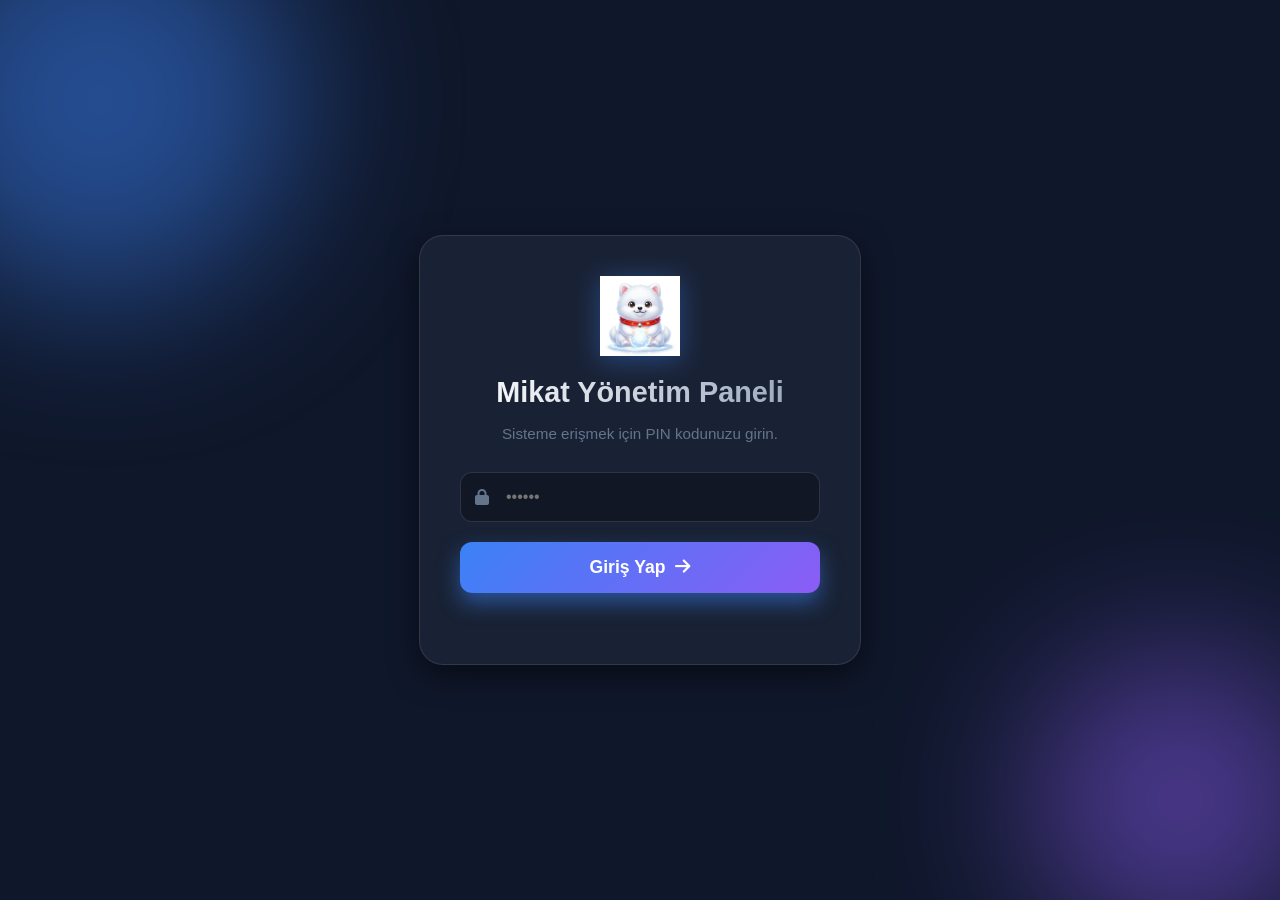
==== admin.html @ a6296bce "feat(mikat): admin paneli, UI/UX ve PWA güncellemeleri, veri ve encoding optimizasyonu" ====
<!DOCTYPE html>
<html lang="tr" data-theme="light">
<head>
    <meta charset="UTF-8">
    <meta name="viewport" content="width=device-width, initial-scale=1.0">
    <meta http-equiv="Content-Security-Policy" content="default-src 'self'; script-src 'self' 'unsafe-inline' https://cdnjs.cloudflare.com; connect-src 'self' https://api.aladhan.com https://fonts.googleapis.com https://fonts.gstatic.com; style-src 'self' 'unsafe-inline' https://fonts.googleapis.com https://cdnjs.cloudflare.com; font-src 'self' https://fonts.gstatic.com https://cdnjs.cloudflare.com data:; img-src 'self' data:; frame-src 'none'; object-src 'none';">
    <title>Mikat Yönetim Paneli</title>
    <link rel="icon" type="image/png" sizes="192x192" href="icons/icon-192.png">
    <link rel="apple-touch-icon" href="icons/apple-touch-icon.png">
    <!-- Font Awesome -->
    <link rel="stylesheet" href="https://cdnjs.cloudflare.com/ajax/libs/font-awesome/6.4.0/css/all.min.css" integrity="sha384-iw3OoTErCYJJB9mCa8LNS2hbsQ7M3C0EpIsO/H5+EGAkPGc6rk+V8i04oW/K5xq0" crossorigin="anonymous">
    <!-- Google Fonts -->
    <link href="https://fonts.googleapis.com/css2?family=Outfit:wght@300;400;500;600;700;800&family=Inter:wght@400;500;600;700&display=swap" rel="stylesheet">
    <link rel="stylesheet" href="css/admin.css?v=3">
</head>
<body>
    <!-- GİRİŞ EKRANI -->
    <div class="login-overlay" id="login-screen">
        <div class="glow-orb orb-1"></div>
        <div class="glow-orb orb-2"></div>
        
        <div class="login-box glass-panel">
            <div class="login-logo-container" style="background: transparent; border: none; box-shadow: none; width: 80px; height: 80px; margin: 0 auto 20px;">
                <img src="mikat-logo.png" alt="Mikat Logo" onerror="this.src='assets/mascot.png';" style="width: 100%; height: 100%; object-fit: contain; filter: drop-shadow(0 4px 12px rgba(59, 130, 246, 0.4));">
            </div>
            <h2>Mikat Yönetim Paneli</h2>
            <p>Sisteme erişmek için PIN kodunuzu girin.</p>
            <div class="input-wrapper">
                <i class="fa-solid fa-lock input-icon"></i>
                <input type="password" id="pin-input" placeholder="••••••" autocomplete="current-password">
            </div>
            <button id="btn-login" class="btn-glow">
                <span>Giriş Yap</span> <i class="fa-solid fa-arrow-right"></i>
            </button>
            <div id="login-error" class="error-msg"></div>
        </div>
    </div>

    <!-- YÖNETİM PANELİ -->
    <div class="admin-layout" id="admin-dashboard" style="display: none;">
        <aside class="admin-sidebar">
            <div class="sidebar-header">
                <div class="sidebar-brand-group">
                    <img src="mikat-logo.png" alt="Mikat Logo" class="sidebar-logo-img" onerror="this.src='assets/mascot.png';">
                    <div class="sidebar-brand-text">
                        <span class="brand-title" style="background: linear-gradient(90deg, #10b981, #3b82f6); -webkit-background-clip: text; -webkit-text-fill-color: transparent;">Mikat</span>
                        <span class="brand-subtitle">Zaman ve Odak Yönetimi</span>
                    </div>
                </div>
            </div>
            <nav class="sidebar-nav">
                <a href="#" class="nav-item active" data-target="tab-overview" onclick="switchAdminNav('tab-overview'); return false;"><i class="fa-solid fa-chart-pie"></i> 📊 Sistem Özeti</a>
                <a href="#" class="nav-item" data-target="tab-genel" onclick="switchAdminNav('tab-genel'); return false;"><i class="fa-solid fa-sliders"></i> ⚙️ Genel Ayarlar</a>
                <a href="#" class="nav-item" data-target="tab-gorevler" onclick="switchAdminNav('tab-gorevler'); return false;"><i class="fa-solid fa-list-check"></i> 📋 Görev Yönetimi</a>
                <a href="#" class="nav-item" data-target="tab-aliskanlik" onclick="switchAdminNav('tab-aliskanlik'); return false;"><i class="fa-solid fa-fire"></i> 🔥 Alışkanlık Yönetimi</a>
                <a href="#" class="nav-item" data-target="tab-moduller" onclick="switchAdminNav('tab-moduller'); return false;"><i class="fa-solid fa-cubes"></i> 🌐 Komut Rotası & Modüller</a>
                <a href="#" class="nav-item" data-target="tab-veri" onclick="switchAdminNav('tab-veri'); return false;"><i class="fa-solid fa-database"></i> 💾 Veri & Şifreli Yedek</a>
                <a href="#" class="nav-item" data-target="tab-kullanici" onclick="switchAdminNav('tab-kullanici'); return false;"><i class="fa-solid fa-user-shield"></i> 👥 Kullanıcı & Güvenlik</a>
                <a href="index.html" class="nav-item" style="margin-top: 20px; border-top: 1px solid rgba(255,255,255,0.1); padding-top: 15px; background: rgba(239, 68, 68, 0.15); color: #fca5a5; border-color: rgba(239, 68, 68, 0.3);">🏠 Ana Sayfaya Dön</a>
            </nav>
            <div class="sidebar-footer">
                <div class="sidebar-signature">
                    <div class="signature-top">⚡ Designed & Developed by</div>
                    <div class="signature-bottom">Zafer Ünal | Komut Rotası</div>
                </div>
            </div>
        </aside>
        
        <div id="admin-mobile-backdrop" class="admin-mobile-backdrop" onclick="toggleMobileMenu()"></div>
        <main class="admin-content">
            <header class="content-topbar">
                <div class="topbar-left" style="display: flex; align-items: center; gap: 12px;">
                    <button id="btn-admin-mobile-toggle" class="btn-mobile-toggle" onclick="toggleMobileMenu(); return false;" style="display: none; background: rgba(255,255,255,0.1); border: 1px solid rgba(255,255,255,0.2); font-size: 1.3rem; color: #ffffff; cursor: pointer; padding: 8px 12px; border-radius: 8px;">
                        <i class="fa-solid fa-bars" id="admin-mobile-icon"></i>
                    </button>
                    <div>
                        <h1 id="active-tab-title" style="margin: 0; font-size: 1.3rem;">📊 Sistem Özeti</h1>
                        <span class="badge-online">Mikat Pro — Sistem Aktif</span>
                    </div>
                </div>
                <div class="topbar-right" style="display: flex; gap: 10px; align-items: center;">
                    <button id="btn-save-settings" class="btn-save-glow" onclick="saveAdminSettings()">
                        <i class="fa-solid fa-floppy-disk"></i> Ayarları Kaydet
                    </button>
                    <button id="btn-logout" class="btn-secondary" onclick="adminLogout()" style="background:#fef2f2; color:#ef4444; border:1px solid #fca5a5;">
                        <i class="fa-solid fa-right-from-bracket"></i> Çıkış Yap
                    </button>
                </div>
            </header>

            <div class="content-scrollable">

                <!-- TAB 1: SİSTEM ÖZETİ & KPI DASHBOARD -->
                <section id="tab-overview" class="tab-pane active">
                    <!-- Stat Grid -->
                    <div style="display: grid; grid-template-columns: repeat(auto-fit, minmax(220px, 1fr)); gap: 16px; margin-bottom: 24px;">
                        <!-- Stat 1: Tasks -->
                        <div class="glass-card stat-card" style="border-left: 4px solid #3b82f6;">
                            <div style="display:flex; justify-content:space-between; align-items:center;">
                                <span style="font-size:0.85rem; color:var(--text-muted); font-weight:600;">📋 Toplam Görev</span>
                                <span style="font-size:1.4rem; color:#3b82f6;">📋</span>
                            </div>
                            <div style="font-size:1.8rem; font-weight:800; margin:8px 0; color:var(--text-main);" id="kpi-total-tasks">0</div>
                            <div style="font-size:0.75rem; color:var(--text-muted);" id="kpi-completed-tasks">%0 Tamamlandı (0/0)</div>
                            <div style="width:100%; height:6px; background:#e2e8f0; border-radius:3px; margin-top:8px; overflow:hidden;">
                                <div id="kpi-task-progress-bar" style="width:0%; height:100%; background:linear-gradient(90deg, #3b82f6, #10b981); transition:width 0.4s ease;"></div>
                            </div>
                        </div>

                        <!-- Stat 2: Habits -->
                        <div class="glass-card stat-card" style="border-left: 4px solid #f59e0b;">
                            <div style="display:flex; justify-content:space-between; align-items:center;">
                                <span style="font-size:0.85rem; color:var(--text-muted); font-weight:600;">🔥 Aktif Alışkanlıklar</span>
                                <span style="font-size:1.4rem; color:#f59e0b;">🔥</span>
                            </div>
                            <div style="font-size:1.8rem; font-weight:800; margin:8px 0; color:var(--text-main);" id="kpi-total-habits">0</div>
                            <div style="font-size:0.75rem; color:var(--text-muted);" id="kpi-habits-sub">Bugün tamamlanan alışkanlık takibi</div>
                        </div>

                        <!-- Stat 3: Komut Rotası -->
                        <div class="glass-card stat-card" style="border-left: 4px solid #8b5cf6;">
                            <div style="display:flex; justify-content:space-between; align-items:center;">
                                <span style="font-size:0.85rem; color:var(--text-muted); font-weight:600;">🌐 Komut Rotası Envanteri</span>
                                <span style="font-size:1.4rem; color:#8b5cf6;">🌐</span>
                            </div>
                            <div style="font-size:1.8rem; font-weight:800; margin:8px 0; color:var(--text-main);" id="kpi-komut-total">0</div>
                            <div style="font-size:0.75rem; color:var(--text-muted);" id="kpi-komut-sub">Subdomain, Araç & Snippet</div>
                        </div>

                        <!-- Stat 4: System Data -->
                        <div class="glass-card stat-card" style="border-left: 4px solid #10b981;">
                            <div style="display:flex; justify-content:space-between; align-items:center;">
                                <span style="font-size:0.85rem; color:var(--text-muted); font-weight:600;">💾 Veri Verimliliği</span>
                                <span style="font-size:1.4rem; color:#10b981;">💾</span>
                            </div>
                            <div style="font-size:1.8rem; font-weight:800; margin:8px 0; color:var(--text-main);" id="kpi-storage-size">0 KB</div>
                            <div style="font-size:0.75rem; color:var(--text-muted);" id="kpi-storage-sub">AES-256 Korumalı Yerel Depolama</div>
                        </div>
                    </div>

                    <!-- Detail Grid -->
                    <div style="display: grid; grid-template-columns: 1fr 1fr; gap: 20px;">
                        <div class="glass-card">
                            <h3><i class="fa-solid fa-cubes"></i> Modül Durumları & Görünürlük</h3>
                            <p style="color:var(--text-muted); font-size:0.85rem; margin-bottom:16px;">Mikat içerisindeki opsiyonel modüllerin canlı durum paneli.</p>
                            <div style="display:flex; flex-direction:column; gap:12px;" id="overview-module-status-list">
                                <!-- Dynamic Module Status Rows -->
                            </div>
                        </div>

                        <div class="glass-card">
                            <h3><i class="fa-solid fa-bolt"></i> Hızlı Sistem İşlemleri</h3>
                            <p style="color:var(--text-muted); font-size:0.85rem; margin-bottom:16px;">Veritabanını test etme, yedekleme ve senkronizasyon araçları.</p>
                            <div style="display:flex; flex-direction:column; gap:10px;">
                                <button class="btn-secondary" onclick="seedSampleAdminData()" style="text-align:left; justify-content:flex-start;">
                                    <i class="fa-solid fa-magic-wand-sparkles" style="color:#8b5cf6;"></i> Örnek Görev & Alışkanlık Yükle
                                </button>
                                <button class="btn-secondary" onclick="forceStorageSync()" style="text-align:left; justify-content:flex-start;">
                                    <i class="fa-solid fa-rotate" style="color:#3b82f6;"></i> Tüm Sekmelerle Canlı Senkronize Et
                                </button>
                                <button class="btn-secondary" onclick="switchAdminNav('tab-veri')" style="text-align:left; justify-content:flex-start;">
                                    <i class="fa-solid fa-shield-halved" style="color:#10b981;"></i> AES-256 Şifreli Veri Yedeği Al
                                </button>
                            </div>
                        </div>
                    </div>
                </section>

                <!-- TAB 2: GENEL AYARLAR -->
                <section id="tab-genel" class="tab-pane">
                    <div class="glass-card" style="margin-bottom:20px;">
                        <h3><i class="fa-solid fa-sliders"></i> Uygulama Yapılandırması</h3>
                        <p style="color: var(--text-muted); font-size: 0.9rem; margin-bottom: 20px;">Mikat genel tema, konum ve hatırlatıcı parametrelerini yönetebilirsiniz.</p>
                        
                        <div class="form-grid" style="display:grid; grid-template-columns: 1fr 1fr; gap:20px;">
                            <div class="form-group">
                                <label style="font-weight:700;">Varsayılan Tema</label>
                                <select class="form-control" id="inp-theme">
                                    <option value="light">☀️ Açık Tema (Varsayılan)</option>
                                    <option value="dark">🌙 Koyu Tema</option>
                                    <option value="system">💻 Sistem Teması</option>
                                </select>
                            </div>
                            <div class="form-group">
                                <label style="font-weight:700;">Konum (Namaz Vakitleri İçin)</label>
                                <input type="text" id="inp-location" class="form-control" value="Konya, Türkiye" placeholder="Örn: Konya, Türkiye">
                            </div>
                            <div class="form-group">
                                <label style="font-weight:700;">🐆 Anadolu Parsı (Maskot) Alışkanlık Hatırlatıcı</label>
                                <select class="form-control" id="inp-mascot-interval">
                                    <option value="10" selected>⏱ Her 10 Dakikada Bir (Önerilen)</option>
                                    <option value="15">⏱ Her 15 Dakikada Bir</option>
                                    <option value="30">⏱ Her 30 Dakikada Bir</option>
                                    <option value="0">🚫 Hatırlatıcıyı Kapat</option>
                                </select>
                            </div>
                            <div class="form-group">
                                <label style="font-weight:700;">⏱️ Odaklanma (Pomodoro) Süresi</label>
                                <select class="form-control" id="inp-focus-duration">
                                    <option value="15">15 Dakika (Hızlı Odak)</option>
                                    <option value="25">25 Dakika (Standart Pomodoro)</option>
                                    <option value="30">30 Dakika (Derin Çalışma)</option>
                                    <option value="45">45 Dakika (Uzun Oturum)</option>
                                </select>
                            </div>
                        </div>
                    </div>

                    <!-- Modül Görünürlük Kartı -->
                    <div class="glass-card">
                        <h3><i class="fa-solid fa-eye"></i> Opsiyonel Modül Görünürlük Yönetimi</h3>
                        <p style="color: var(--text-muted); font-size: 0.9rem; margin-bottom: 20px;">Ana navigasyon menüsünde görünmesini istediğiniz modülleri seçin.</p>
                        
                        <div style="display:flex; flex-direction:column; gap:14px;">
                            <label style="display:flex; align-items:center; justify-content:space-between; padding:12px; background:var(--bg-dark); border-radius:10px; cursor:pointer;">
                                <div>
                                    <strong style="display:block;">🌐 Komut Rotası Modülü</strong>
                                    <span style="font-size:0.8rem; color:var(--text-muted);">Web araçları, subdomainler ve kod snippet rehberi</span>
                                </div>
                                <input type="checkbox" id="mod-toggle-komutrotasi" style="width:20px; height:20px;">
                            </label>

                            <label style="display:flex; align-items:center; justify-content:space-between; padding:12px; background:var(--bg-dark); border-radius:10px; cursor:pointer;">
                                <div>
                                    <strong style="display:block;">🏫 Bilişimci Hocam Modülü</strong>
                                    <span style="font-size:0.8rem; color:var(--text-muted);">Bilişim Teknolojileri müfredatı, sınav ve lab takibi</span>
                                </div>
                                <input type="checkbox" id="mod-toggle-teacher" style="width:20px; height:20px;">
                            </label>

                            <label style="display:flex; align-items:center; justify-content:space-between; padding:12px; background:var(--bg-dark); border-radius:10px; cursor:pointer;">
                                <div>
                                    <strong style="display:block;">📚 Kitaplık Modülü</strong>
                                    <span style="font-size:0.8rem; color:var(--text-muted);">Okunan kitaplar, sayfa sayaçları ve notlar</span>
                                </div>
                                <input type="checkbox" id="mod-toggle-books" style="width:20px; height:20px;">
                            </label>
                        </div>
                    </div>
                </section>

                <!-- TAB 3: GÖREV YÖNETİMİ (TAM İŞLEVSEL CRUD) -->
                <section id="tab-gorevler" class="tab-pane">
                    <div class="glass-card">
                        <div style="display:flex; justify-content:space-between; align-items:center; margin-bottom:16px; flex-wrap:wrap; gap:12px;">
                            <div>
                                <h3 style="margin:0;"><i class="fa-solid fa-list-check"></i> Görev Veritabanı Masası</h3>
                                <p style="color: var(--text-muted); font-size: 0.85rem; margin:4px 0 0 0;">Tüm Mikat görevlerini listeleyin, filtreleyin, ekleyin veya güncelleyin.</p>
                            </div>
                            <button class="btn-save-glow" onclick="openAdminTaskModal()" style="font-size:0.85rem; padding:8px 16px;">
                                <i class="fa-solid fa-plus"></i> + Yeni Görev Ekle
                            </button>
                        </div>

                        <!-- Filtreleme Çubuğu -->
                        <div style="display:grid; grid-template-columns: 2fr 1fr 1fr; gap:10px; margin-bottom:16px;">
                            <input type="text" id="adminTaskSearchInp" class="form-control form-sm" placeholder="Görev adı veya içerik ara..." oninput="renderAdminTasksTable()">
                            <select id="adminTaskCatFilter" class="form-control form-sm" onchange="renderAdminTasksTable()">
                                <option value="all">Tüm Kategoriler</option>
                            </select>
                            <select id="adminTaskPriFilter" class="form-control form-sm" onchange="renderAdminTasksTable()">
                                <option value="all">Tüm Öncelikler</option>
                                <option value="yuksek">🔴 Yüksek Öncelik</option>
                                <option value="orta">🟡 Orta Öncelik</option>
                                <option value="dusuk">🟢 Düşük Öncelik</option>
                            </select>
                        </div>

                        <!-- Görevler Tablosu -->
                        <div style="overflow-x:auto;">
                            <table class="admin-table" style="width:100%; border-collapse:collapse;">
                                <thead>
                                    <tr>
                                        <th style="width:40px; text-align:center;">Durum</th>
                                        <th>Görev Başlığı</th>
                                        <th>Kategori</th>
                                        <th>Öncelik</th>
                                        <th>Son Tarih</th>
                                        <th style="width:120px; text-align:right;">İşlemler</th>
                                    </tr>
                                </thead>
                                <tbody id="adminTasksTableBody">
                                    <!-- Dynamic Task Rows -->
                                </tbody>
                            </table>
                        </div>
                    </div>
                </section>

                <!-- TAB 4: ALIŞKANLIK YÖNETİMİ (TAM İŞLEVSEL CRUD) -->
                <section id="tab-aliskanlik" class="tab-pane">
                    <div class="glass-card">
                        <div style="display:flex; justify-content:space-between; align-items:center; margin-bottom:16px; flex-wrap:wrap; gap:12px;">
                            <div>
                                <h3 style="margin:0;"><i class="fa-solid fa-fire"></i> Alışkanlık Veritabanı Masası</h3>
                                <p style="color: var(--text-muted); font-size: 0.85rem; margin:4px 0 0 0;">Günlük alışkanlık hedeflerinizi yönetin.</p>
                            </div>
                            <button class="btn-save-glow" onclick="openAdminHabitModal()" style="font-size:0.85rem; padding:8px 16px; background:linear-gradient(135deg, #f59e0b, #d97706);">
                                <i class="fa-solid fa-plus"></i> + Yeni Alışkanlık Ekle
                            </button>
                        </div>

                        <!-- Alışkanlıklar Tablosu -->
                        <div style="overflow-x:auto;">
                            <table class="admin-table" style="width:100%; border-collapse:collapse;">
                                <thead>
                                    <tr>
                                        <th style="width:50px; text-align:center;">Simge</th>
                                        <th>Alışkanlık Adı</th>
                                        <th>Günlük Hedef Tekrar</th>
                                        <th>Bugün Tamamlanan</th>
                                        <th style="width:140px; text-align:right;">İşlemler</th>
                                    </tr>
                                </thead>
                                <tbody id="adminHabitsTableBody">
                                    <!-- Dynamic Habit Rows -->
                                </tbody>
                            </table>
                        </div>
                    </div>
                </section>

                <!-- TAB 5: KOMUT ROTASI & MODÜLLER -->
                <section id="tab-moduller" class="tab-pane">
                    <div class="glass-card">
                        <h3><i class="fa-solid fa-cubes"></i> Komut Rotası Veri Masası</h3>
                        <p style="color: var(--text-muted); font-size: 0.85rem; margin-bottom:16px;">Subdomainler, Webmaster Araçları ve Snippet'ların canlı özet tablosu.</p>
                        
                        <div style="display:flex; gap:10px; margin-bottom:16px;">
                            <button class="btn-save-glow" id="btn-komut-sub-subdomain" onclick="switchAdminKomutSubTab('subdomains')" style="font-size:0.8rem; padding:6px 12px;">
                                🌐 Subdomainler (<span id="cnt-subdomains">0</span>)
                            </button>
                            <button class="btn-secondary" id="btn-komut-sub-tools" onclick="switchAdminKomutSubTab('tools')" style="font-size:0.8rem; padding:6px 12px;">
                                🛠️ Webmaster Araçları (<span id="cnt-webtools">0</span>)
                            </button>
                            <button class="btn-secondary" id="btn-komut-sub-snippets" onclick="switchAdminKomutSubTab('snippets')" style="font-size:0.8rem; padding:6px 12px;">
                                💻 Kod Snippet'ları (<span id="cnt-snippets">0</span>)
                            </button>
                        </div>

                        <div id="adminKomutSubContent" style="overflow-x:auto;">
                            <!-- Dynamic Content -->
                        </div>
                    </div>
                </section>

                <!-- TAB 6: VERİ YÖNETİMİ & ŞİFRELİ YEDEK -->
                <section id="tab-veri" class="tab-pane">
                    <div class="glass-card">
                        <h3><i class="fa-solid fa-shield-halved" style="color: #10b981;"></i> Mikat Güvenli Veri Yönetim Merkezi</h3>
                        <p style="color: var(--text-muted); font-size: 0.9rem; margin-bottom: 20px;">
                            Mikat verilerinizi askeri düzey AES-256-GCM + PBKDF2 şifrelemeyle güvenle dışa aktarabilir, yedek dosyanızdan geri yükleyebilir veya verileri sıfırlayabilirsiniz.
                        </p>

                        <!-- KART: AES-256 ŞİFRELİ VERİ AKTARIMI -->
                        <div style="background: rgba(16, 185, 129, 0.06); border: 1px solid rgba(16, 185, 129, 0.25); border-radius: 12px; padding: 20px; margin-bottom: 20px;">
                            <h4 style="margin-top: 0; margin-bottom: 12px; color: var(--text-main); font-size: 1.05rem; display: flex; align-items: center; gap: 8px;">
                                <i class="fa-solid fa-lock" style="color: #10b981;"></i> 🔐 Güvenli Şifreli Veri Yönetimi (AES-256-GCM)
                            </h4>
                            
                            <div style="display: flex; gap: 10px; margin-bottom: 15px;">
                                <button class="btn-save-glow" id="btn-tab-export" onclick="switchAdminDataTab('export')" style="background: linear-gradient(135deg, #10b981, #059669); font-size: 0.85rem; padding: 8px 16px;">
                                    <i class="fa-solid fa-lock"></i> ↑ Şifreli Dışa Aktar
                                </button>
                                <button class="btn-secondary" id="btn-tab-import" onclick="switchAdminDataTab('import')" style="font-size: 0.85rem; padding: 8px 16px; font-weight: 700;">
                                    <i class="fa-solid fa-key"></i> ↓ Şifreli İçe Aktar
                                </button>
                            </div>

                            <!-- Dışa Aktar Paneli -->
                            <div id="admin-cexp" style="display: block;">
                                <div style="display: grid; grid-template-columns: 1fr 1fr; gap: 12px; margin-bottom: 12px;">
                                    <div>
                                        <label style="font-size: 0.8rem; font-weight: 700; color: var(--text-main); display: block; margin-bottom: 5px;">Yedek Şifresi (min 6 karakter)</label>
                                        <input type="password" id="admin-epw" class="form-control" placeholder="Şifrenizi belirleyin">
                                    </div>
                                    <div>
                                        <label style="font-size: 0.8rem; font-weight: 700; color: var(--text-main); display: block; margin-bottom: 5px;">Şifre Onayı</label>
                                        <input type="password" id="admin-epw2" class="form-control" placeholder="Şifreyi tekrar yazın">
                                    </div>
                                </div>
                                <div style="display: flex; gap: 10px; margin-bottom: 10px; flex-wrap: wrap;">
                                    <button class="btn-save-glow" id="btn-admin-do-export" onclick="adminDoExport('htbak')" style="flex: 1; background: linear-gradient(135deg, #10b981, #059669); font-weight: 800; padding: 12px; font-size: 0.88rem; min-width: 140px;">
                                        🔒 Şifreli .htbak İndir
                                    </button>
                                    <button class="btn-save-glow" id="btn-admin-do-export-json" onclick="adminDoExport('json')" style="flex: 1; background: linear-gradient(135deg, #059669, #047857); font-weight: 800; padding: 12px; font-size: 0.88rem; min-width: 140px;">
                                        🔐 Şifreli .json İndir
                                    </button>
                                </div>

                                <div id="admin-expR" style="display: none; margin-top: 10px;">
                                    <label style="font-size: 0.8rem; font-weight: 700; color: var(--text-main); display: block; margin-bottom: 5px;">AES-256 Şifrelenmiş Veri Metni:</label>
                                    <textarea id="admin-expOut" readonly class="form-control" style="height: 70px; font-family: monospace; font-size: 0.75rem; margin-bottom: 10px;"></textarea>
                                    <div style="display: flex; gap: 10px;">
                                        <button class="btn-secondary" id="btn-admin-copy-exp" onclick="adminCopyExp()" style="flex: 1;"><i class="fa-solid fa-copy"></i> Metni Kopyala</button>
                                        <button class="btn-save-glow" id="btn-admin-dl-exp" onclick="adminDlExp()" style="flex: 1; background: linear-gradient(135deg, #10b981, #059669);"><i class="fa-solid fa-download"></i> .htbak Tekrar İndir</button>
                                    </div>
                                </div>
                            </div>

                            <!-- İçe Aktar Paneli -->
                            <div id="admin-cimp" style="display: none;">
                                <div style="margin-bottom: 12px;">
                                    <label style="font-size: 0.8rem; font-weight: 700; color: var(--text-main); display: block; margin-bottom: 5px;">Yedek Şifreniz</label>
                                    <input type="password" id="admin-ipw" class="form-control" placeholder="Yedek şifrenizi girin" style="margin-bottom: 10px;">
                                </div>
                                <div style="margin-bottom: 12px;">
                                    <label style="font-size: 0.8rem; font-weight: 700; color: var(--text-main); display: block; margin-bottom: 5px;">Şifreli (.htbak veya .json) Veri Metni veya Dosya Yükleyin</label>
                                    <textarea id="admin-idata" class="form-control" placeholder="Şifreli veri metnini veya JSON içeriğini yapıştırın..." style="height: 75px; font-family: monospace; font-size: 0.75rem; margin-bottom: 10px;"></textarea>
                                    <div style="display: flex; gap: 10px;">
                                        <button class="btn-secondary" id="btn-admin-browse-htbak" onclick="document.getElementById('inp-admin-htbak-file').click()" style="flex: 1;"><i class="fa-solid fa-file-arrow-up"></i> Dosya Seç (.htbak / .json)</button>
                                        <input type="file" id="inp-admin-htbak-file" accept=".htbak,.json,.txt" onchange="adminReadFile(this)" style="display: none;">
                                        <button class="btn-save-glow" id="btn-admin-do-import" onclick="adminDoImport()" style="flex: 1; background: linear-gradient(135deg, #3b82f6, #2563eb);"><i class="fa-solid fa-unlock"></i> Şifreyi Çöz & Yükle</button>
                                    </div>
                                </div>
                            </div>

                            <!-- Şifresiz Excel / CSV Çıktısı -->
                            <div style="margin-top: 15px; padding-top:15px; border-top: 1px dashed rgba(0,0,0,0.1); display: flex; justify-content: flex-end;">
                                <button class="btn-secondary" id="btn-admin-csv-export" onclick="adminCsvExport()" style="font-size: 0.82rem; padding: 8px 14px; font-weight: 700;">
                                    <i class="fa-solid fa-file-csv"></i> 📊 Şifresiz Excel / CSV İndir
                                </button>
                            </div>
                        </div>

                        <!-- VERİ TEMİZLEME VE SIFIRLAMA -->
                        <div style="background: rgba(239, 68, 68, 0.06); border: 1px solid rgba(239, 68, 68, 0.25); border-radius: 12px; padding: 20px;">
                            <h4 style="margin-top: 0; margin-bottom: 12px; color: #ef4444; font-size: 1.05rem; display: flex; align-items: center; gap: 8px;">
                                <i class="fa-solid fa-triangle-exclamation"></i> ⚠️ Sistem Verisi Sıfırlama İşlemleri
                            </h4>
                            <p style="font-size: 0.85rem; color: var(--text-muted); margin-bottom: 15px;">
                                Tüm verileri silerek Mikat veritabanını fabrika ayarlarına veya tamamen temiz duruma getirebilirsiniz.
                            </p>
                            <div style="display: flex; gap: 10px; flex-wrap: wrap;">
                                <button class="btn-secondary" id="btn-admin-clear-data" onclick="adminClearData()" style="background: #ef4444; color: white; border: none; font-size: 0.85rem; font-weight: 700; padding: 10px 18px; border-radius: 8px;">
                                    <i class="fa-solid fa-trash-can"></i> Tüm Verileri Sil (Temiz Duruma Getir)
                                </button>
                            </div>
                        </div>
                    </div>
                </section>

                <!-- TAB 7: KULLANICI & GÜVENLİK -->
                <section id="tab-kullanici" class="tab-pane">
                    <div class="glass-card" style="margin-bottom:20px;">
                        <h3><i class="fa-solid fa-user-shield"></i> Güvenlik & PIN Ayarları</h3>
                        <p style="color: var(--text-muted); font-size: 0.85rem; margin-bottom: 16px;">Admin paneline giriş PIN kodunuzu güncelleyin.</p>
                        
                        <div style="max-width:400px;">
                            <div class="form-group">
                                <label style="font-weight:700;">Yeni Yönetici PIN Kodu</label>
                                <input type="password" id="inp-new-pin" class="form-control" placeholder="Örn: 744158 veya yeni PIN">
                            </div>
                            <button class="btn-glow" onclick="updatePin()" style="width:100%; justify-content:center;">
                                <i class="fa-solid fa-key"></i> PIN Kodunu Güncelle
                            </button>
                        </div>
                    </div>

                    <div class="glass-card">
                        <h3><i class="fa-solid fa-circle-check" style="color:#10b981;"></i> Oturum & Sistem Durumu</h3>
                        <div style="display:flex; flex-direction:column; gap:10px; font-size:0.9rem; color:var(--text-main); margin-top:10px;">
                            <div>🔒 <strong>Oturum Tipi:</strong> Yönetici Yetkili Oturum</div>
                            <div>🛡️ <strong>Şifreleme Motoru:</strong> WebCrypto API AES-256-GCM</div>
                            <div>⚡ <strong>Statik Kodlama:</strong> UTF-8 Standardı</div>
                        </div>
                    </div>
                </section>

            </div>
        </main>
    </div>

    <!-- ═══ MODAL: GÖREV EKLE / DÜZENLE ═══ -->
    <div class="modal-overlay" id="adminTaskModal" style="display:none;" onclick="if(event.target===this)closeAdminTaskModal()">
        <div class="modal-box">
            <h3 id="adminTaskModalTitle"><i class="fa-solid fa-list-check"></i> Yeni Görev Ekle</h3>
            <div class="form-group">
                <label style="font-weight:700;">Görev Başlığı</label>
                <input type="text" id="adminTaskTitleInp" class="form-control" placeholder="Örn: Hafta Sonu Proje Kodlaması">
            </div>
            <div class="form-group">
                <label style="font-weight:700;">Kategori</label>
                <input type="text" id="adminTaskCatInp" class="form-control" placeholder="Örn: İş & Projeler, Kişisel Gelişim, İbadet & Maneviyat">
            </div>
            <div class="form-row">
                <div class="half">
                    <label style="font-weight:700;">Öncelik</label>
                    <select id="adminTaskPriInp" class="form-control">
                        <option value="yuksek">🔴 Yüksek</option>
                        <option value="orta" selected>🟡 Orta</option>
                        <option value="dusuk">🟢 Düşük</option>
                    </select>
                </div>
                <div class="half">
                    <label style="font-weight:700;">Son Tarih</label>
                    <input type="date" id="adminTaskDueInp" class="form-control">
                </div>
            </div>
            <div class="modal-actions">
                <button class="btn-secondary" onclick="closeAdminTaskModal()">İptal</button>
                <button class="btn-save-glow" onclick="saveAdminTaskModal()">Kaydet</button>
            </div>
        </div>
    </div>

    <!-- ═══ MODAL: ALIŞKANLIK EKLE / DÜZENLE ═══ -->
    <div class="modal-overlay" id="adminHabitModal" style="display:none;" onclick="if(event.target===this)closeAdminHabitModal()">
        <div class="modal-box">
            <h3 id="adminHabitModalTitle"><i class="fa-solid fa-fire"></i> Yeni Alışkanlık Ekle</h3>
            <div class="form-group">
                <label style="font-weight:700;">Alışkanlık Adı</label>
                <input type="text" id="adminHabitNameInp" class="form-control" placeholder="Örn: 10 Sayfa Kitap Okuma veya 5000 Adım">
            </div>
            <div class="form-row">
                <div class="half">
                    <label style="font-weight:700;">Simge / İkon (Emoji)</label>
                    <input type="text" id="adminHabitIconInp" class="form-control" value="⚡" placeholder="Örn: 📖, 💧, 🏃">
                </div>
                <div class="half">
                    <label style="font-weight:700;">Günlük Hedef Tekrar</label>
                    <input type="number" id="adminHabitTargetInp" class="form-control" value="1" min="1">
                </div>
            </div>
            <div class="modal-actions">
                <button class="btn-secondary" onclick="closeAdminHabitModal()">İptal</button>
                <button class="btn-save-glow" onclick="saveAdminHabitModal()">Kaydet</button>
            </div>
            </div>
        </div>
    </div>

    <script src="js/admin.js?v=3"></script>
</body>
</html>
---- css/admin.css ----
:root {
    --bg-dark: #f1f5f9; /* Light slate body background */
    --card-bg: #ffffff; /* White cards */
    --text-main: #1e293b; /* Dark slate text */
    --text-muted: #64748b; /* Gray text */
    --sidebar-bg: linear-gradient(180deg, #0b132b 0%, #1c2541 50%, #0b132b 100%); /* Deep Midnight Sapphire */
    --header-bg: linear-gradient(90deg, #0b132b 0%, #1c2541 100%); /* Deep Midnight Header */
    --sidebar-text: #f8fafc; /* Crisp White text for sidebar */
    --sidebar-border: rgba(255, 255, 255, 0.1); /* Glass border */
    --primary: #3b82f6;
    --primary-hover: #2563eb;
    --primary-glow: rgba(59, 130, 246, 0.5);
    --danger: #ef4444;
    --danger-hover: #dc2626;
    --success: #10b981;
    --success-hover: #059669;
    --success-glow: rgba(16, 185, 129, 0.4);
    --accent: #f59e0b;
    --accent-glow: rgba(245, 158, 11, 0.4);
    --border: rgba(255, 255, 255, 0.12);
    --glass-blur: blur(12px);
}

body {
    margin: 0;
    padding: 0;
    background-color: var(--bg-dark);
    /* background-image removed for clean light background */
    background-attachment: fixed;
    color: var(--text-main);
    font-family: 'Inter', sans-serif;
    display: flex;
    min-height: 100vh;
    overflow: hidden;
}

/* Login Screen */
.login-overlay {
    position: fixed;
    top: 0; left: 0; width: 100%; height: 100%;
    background: #0f172a; /* Keep dark */
    display: flex;
    justify-content: center;
    align-items: center;
    z-index: 1000;
    overflow: hidden;
}

.glow-orb {
    position: absolute;
    border-radius: 50%;
    filter: blur(80px);
    z-index: 1;
    opacity: 0.5;
    animation: float 10s infinite ease-in-out alternate;
}
.orb-1 {
    width: 400px; height: 400px;
    background: var(--primary);
    top: -100px; left: -100px;
}
.orb-2 {
    width: 300px; height: 300px;
    background: #8b5cf6;
    bottom: -50px; right: -50px;
    animation-delay: -5s;
}

@keyframes float {
    0% { transform: translate(0, 0) scale(1); }
    100% { transform: translate(30px, 50px) scale(1.1); }
}

.glass-panel {
    background: rgba(30, 41, 59, 0.7); /* Keep dark glass */
    backdrop-filter: var(--glass-blur);
    -webkit-backdrop-filter: var(--glass-blur);
    border: 1px solid rgba(255, 255, 255, 0.1);
    border-radius: 20px;
    padding: 40px;
    width: 100%;
    max-width: 400px;
    box-shadow: 0 10px 30px rgba(0,0,0,0.5);
    z-index: 2;
    color: white; /* Ensure text is white */
}

.login-box {
    padding: 40px;
    border-radius: 24px;
    text-align: center;
    width: 360px;
    z-index: 2;
    position: relative;
}
.login-logo-container {
    width: 80px; height: 80px;
    margin: 0 auto 20px;
    background: linear-gradient(135deg, rgba(59, 130, 246, 0.2), rgba(139, 92, 246, 0.2));
    border-radius: 20px;
    display: flex;
    justify-content: center;
    align-items: center;
    font-size: 2.5rem;
    color: var(--primary);
    border: 1px solid rgba(59, 130, 246, 0.3);
    box-shadow: 0 0 20px rgba(59, 130, 246, 0.2);
}
.login-box h2 {
    margin: 0 0 10px;
    font-family: 'Outfit', sans-serif;
    font-size: 1.8rem;
    background: linear-gradient(to right, #fff, #94a3b8);
    -webkit-background-clip: text;
    -webkit-text-fill-color: transparent;
}
.login-box p {
    color: var(--text-muted);
    font-size: 0.95rem;
    margin-bottom: 30px;
}
.input-wrapper {
    position: relative;
    margin-bottom: 20px;
}
.input-icon {
    position: absolute;
    left: 15px; top: 50%;
    transform: translateY(-50%);
    color: var(--text-muted);
}
.login-box input {
    width: 100%;
    padding: 15px 15px 15px 45px;
    border-radius: 12px;
    border: 1px solid var(--border);
    background: rgba(0,0,0,0.3);
    color: white;
    font-size: 1rem;
    box-sizing: border-box;
    transition: all 0.3s;
}
.login-box input:focus {
    outline: none;
    border-color: var(--primary);
    box-shadow: 0 0 15px rgba(59, 130, 246, 0.3);
    background: rgba(0,0,0,0.5);
}
.btn-glow {
    width: 100%;
    padding: 15px;
    border-radius: 12px;
    background: linear-gradient(135deg, var(--primary) 0%, #8b5cf6 100%);
    color: white;
    font-size: 1.1rem;
    border: none;
    font-weight: 600;
    cursor: pointer;
    transition: all 0.3s;
    display: flex;
    justify-content: center;
    align-items: center;
    gap: 10px;
    box-shadow: 0 10px 20px var(--primary-glow);
}
.btn-glow:hover {
    transform: translateY(-2px);
    box-shadow: 0 15px 25px var(--primary-glow);
}
.error-msg {
    color: var(--danger);
    font-size: 0.85rem;
    margin-top: 15px;
    height: 16px;
    font-weight: 500;
}

/* Layout */
.admin-layout {
    display: flex;
    width: 100%;
    height: 100vh;
}
.admin-sidebar {
    width: 280px;
    background: var(--sidebar-bg);
    border-right: 1px solid var(--sidebar-border);
    display: flex;
    flex-direction: column;
    z-index: 10;
}
.sidebar-header {
    padding: 20px;
    border-bottom: 1px solid var(--sidebar-border);
    display: flex;
    align-items: center;
    justify-content: space-between;
}
.sidebar-brand-group {
    display: flex;
    align-items: center;
    gap: 12px;
}
.sidebar-logo-img {
    width: 48px;
    height: 48px;
    border-radius: 50%;
    object-fit: cover;
    border: 2px solid rgba(255, 255, 255, 0.2);
    box-shadow: 0 4px 12px rgba(0,0,0,0.2);
}
.sidebar-brand-text {
    display: flex;
    flex-direction: column;
}
.brand-title {
    font-family: 'Outfit', sans-serif;
    font-weight: 800;
    font-size: 1.5rem;
    line-height: 1.1;
}
.brand-subtitle {
    font-size: 0.78rem;
    color: #94a3b8;
    font-weight: 600;
    margin-top: 2px;
    letter-spacing: 0.5px;
}
.sidebar-nav {
    display: flex;
    flex-direction: column;
    padding: 10px 15px;
    flex: 1;
    gap: 8px;
}
.nav-item {
    display: flex;
    align-items: center;
    gap: 12px;
    padding: 13px 18px;
    color: rgba(255, 255, 255, 0.75);
    text-decoration: none;
    font-weight: 500;
    font-size: 0.95rem;
    border-radius: 12px;
    transition: all 0.25s cubic-bezier(0.4, 0, 0.2, 1);
    border-left: 4px solid transparent;
}
.nav-item:hover {
    color: #ffffff;
    background: rgba(255, 255, 255, 0.08);
    transform: translateX(4px);
}
.nav-item.active {
    color: #ffffff;
    background: linear-gradient(90deg, rgba(59, 130, 246, 0.25) 0%, rgba(16, 185, 129, 0.2) 100%);
    border-left: 4px solid #10b981;
    box-shadow: 0 4px 15px rgba(16, 185, 129, 0.25);
    font-weight: 700;
}
.sidebar-footer {
    padding: 20px;
    border-top: 1px solid var(--border);
    display: flex;
    justify-content: center;
}
.footer-badge {
    background: rgba(255,255,255,0.05);
    padding: 8px 15px;
    border-radius: 50px;
    font-size: 0.8rem;
    color: var(--text-muted);
    border: 1px solid var(--border);
    display: flex;
    align-items: center;
    gap: 8px;
}
.footer-badge i {
    color: #eab308;
}

.admin-content {
    flex: 1;
    display: flex;
    flex-direction: column;
    height: 100vh;
}

/* Topbar */
.content-topbar {
    height: 80px;
    padding: 0 40px;
    display: flex;
    justify-content: space-between;
    align-items: center;
    border-bottom: 1px solid var(--sidebar-border);
    background: var(--header-bg);
    color: var(--sidebar-text);
    z-index: 5;
}
.topbar-left {
    display: flex;
    align-items: center;
    gap: 15px;
}
.topbar-left h1 {
    margin: 0;
    font-family: 'Outfit', sans-serif;
    font-size: 1.5rem;
    font-weight: 600;
}
.badge-online {
    background: rgba(16, 185, 129, 0.2);
    color: #34d399;
    padding: 4px 10px;
    border-radius: 50px;
    font-size: 0.75rem;
    font-weight: 600;
    border: 1px solid rgba(16, 185, 129, 0.3);
    display: flex;
    align-items: center;
    gap: 6px;
}
.badge-online::before {
    content: '';
    width: 6px; height: 6px;
    background: #34d399;
    border-radius: 50%;
    box-shadow: 0 0 8px #34d399;
}

.btn-save-glow {
    background: linear-gradient(135deg, var(--success) 0%, #059669 100%);
    color: white;
    padding: 12px 24px;
    border-radius: 12px;
    border: none;
    font-weight: 600;
    font-size: 0.95rem;
    cursor: pointer;
    display: flex;
    align-items: center;
    gap: 10px;
    box-shadow: 0 8px 20px var(--success-glow);
    transition: all 0.3s;
}
.btn-save-glow:hover {
    transform: translateY(-2px);
    box-shadow: 0 12px 25px rgba(16, 185, 129, 0.6);
}

.content-scrollable {
    flex: 1;
    padding: 40px;
    overflow-y: auto;
    display: flex;
    flex-direction: column;
}

.glass-card {
    background: var(--card-bg);
    border: 1px solid var(--sidebar-border);
    border-radius: 16px;
    padding: 30px;
    box-shadow: 0 10px 30px rgba(0, 0, 0, 0.05);
}

.stat-card {
    transition: transform 0.25s ease, box-shadow 0.25s ease;
}
.stat-card:hover {
    transform: translateY(-3px);
    box-shadow: 0 12px 28px rgba(0, 0, 0, 0.08);
}

.tab-pane {
    display: none;
    animation: fadeIn 0.4s cubic-bezier(0.16, 1, 0.3, 1);
    height: 100%;
    flex: 1;
}
.tab-pane.active {
    display: flex;
    flex-direction: column;
}

/* Split Layout for Duyurular */
.split-layout {
    display: grid;
    grid-template-columns: 1fr 1fr;
    gap: 20px;
    height: calc(100vh - 160px);
}
.split-col {
    display: flex;
    flex-direction: column;
}
.mb-10 {
    margin-bottom: 10px;
}
@keyframes fadeIn {
    from { opacity: 0; transform: translateY(10px); }
    to { opacity: 1; transform: translateY(0); }
}
.section-header {
    display: flex;
    justify-content: space-between;
    align-items: flex-start;
    margin-bottom: 30px;
    border-bottom: 1px solid var(--border);
    padding-bottom: 15px;
}
.section-header h2 {
    margin: 0 0 5px;
    font-family: 'Outfit', sans-serif;
}
.section-header p {
    margin: 0;
    color: var(--text-muted);
    font-size: 0.9rem;
}

/* Forms & Inputs */
.form-group {
    margin-bottom: 20px;
}
.form-group label {
    display: block;
    margin-bottom: 8px;
    font-weight: 500;
    font-size: 0.95rem;
    color: #cbd5e1;
}
.form-row {
    display: flex;
    gap: 20px;
}
.form-row .half {
    flex: 1;
}
.form-control {
    width: 100%;
    padding: 14px 18px;
    background: #f8fafc;
    border: 1px solid var(--sidebar-border);
    border-radius: 10px;
    color: var(--text-main);
    font-family: inherit;
    font-size: 0.95rem;
    box-sizing: border-box;
    transition: all 0.3s;
}
.form-control.form-sm {
    padding: 10px 14px;
    font-size: 0.9rem;
    border-radius: 8px;
}
.form-control:focus {
    outline: none;
    border-color: var(--primary);
    background: #ffffff;
    box-shadow: 0 0 0 3px rgba(59, 130, 246, 0.2);
}
textarea.form-control {
    resize: vertical;
    min-height: 120px;
}
textarea.form-sm {
    min-height: 60px;
}

/* Buttons */
button {
    cursor: pointer;
    border: none;
    font-family: inherit;
    font-weight: 600;
    transition: all 0.2s;
}
.btn-primary {
    background: var(--primary);
    color: white;
    padding: 12px 20px;
    border-radius: 10px;
    font-size: 0.95rem;
}
.btn-primary:hover { background: var(--primary-hover); transform: translateY(-1px); }

.btn-success {
    background: var(--success);
    color: white;
    padding: 12px 20px;
    border-radius: 10px;
    width: 100%;
    font-size: 1rem;
    display: flex;
    justify-content: center;
    align-items: center;
    gap: 8px;
}
.btn-success:hover { background: var(--success-hover); }

.btn-secondary {
    background: #f1f5f9;
    color: var(--text-main);
    border: 1px solid #cbd5e1;
    padding: 12px 20px;
    border-radius: 10px;
    font-weight: 500;
    transition: all 0.2s;
}
.btn-secondary:hover { 
    background: #e2e8f0; 
    border-color: #94a3b8;
    transform: translateY(-1px);
}

.btn-sm {
    padding: 8px 15px;
    width: auto;
    font-size: 0.9rem;
}
.btn-icon {
    width: 32px; height: 32px;
    border-radius: 6px;
    display: flex;
    justify-content: center;
    align-items: center;
    background: rgba(255,255,255,0.1);
    color: white;
}
.btn-icon.danger { background: rgba(239, 68, 68, 0.2); color: var(--danger); }
.btn-icon.danger:hover { background: var(--danger); color: white; }

/* List Items */
.list-container {
    display: flex;
    flex-direction: column;
    gap: 12px;
    overflow-x: hidden;
}
.list-item {
    background: rgba(0,0,0,0.2);
    border: 1px solid rgba(255,255,255,0.05);
    padding: 12px 16px;
    border-radius: 10px;
    display: flex;
    justify-content: space-between;
    align-items: center;
    transition: all 0.2s;
    max-width: 100%;
}
.custom-announcements-card .list-item {
    padding: 10px 14px;
}
.list-item:hover {
    background: rgba(255,255,255,0.05);
    transform: translateX(2px);
}
.list-item-content {
    flex: 1;
    min-width: 0;
    word-break: break-word;
    overflow-wrap: break-word;
}
.list-item-content h4 {
    margin: 0 0 5px;
    color: var(--primary);
    font-size: 1.1rem;
}
.list-item-content p {
    margin: 0;
    color: var(--text-muted);
    font-size: 0.9rem;
    display: -webkit-box;
    -webkit-line-clamp: 2;
    -webkit-box-orient: vertical;
    overflow: hidden;
}
.list-actions {
    display: flex;
    gap: 8px;
    margin-left: 15px;
}

/* Modal */
.modal-overlay {
    position: fixed;
    top: 0; left: 0; width: 100%; height: 100%;
    background: rgba(0,0,0,0.7);
    backdrop-filter: blur(5px);
    display: flex;
    justify-content: center;
    align-items: center;
    z-index: 2000;
}
.modal-box {
    background: var(--card-bg);
    width: 500px;
    max-width: 90%;
    border-radius: 16px;
    padding: 30px;
    border: 1px solid var(--border);
}
.modal-box h3 {
    margin: 0 0 20px;
    font-family: 'Outfit', sans-serif;
}
.modal-actions {
    display: flex;
    justify-content: flex-end;
    gap: 10px;
    margin-top: 20px;
}

/* Sürükle Bırak Grid */
.dnd-container {
    display: flex;
    gap: 20px;
    margin-top: 20px;
}

.dnd-left {
    flex: 3;
    display: grid;
    grid-template-columns: repeat(2, 1fr);
    gap: 15px;
    align-content: start;
}

.dnd-right {
    flex: 1;
    background: rgba(255, 255, 255, 0.05);
    border: 1px solid rgba(255,255,255,0.1);
    border-radius: 12px;
    padding: 15px;
    display: flex;
    flex-direction: column;
}

.dnd-pool {
    flex: 1;
    display: flex;
    flex-wrap: wrap;
    align-content: flex-start;
    gap: 6px;
    padding-right: 5px;
    min-height: 100px;
}

.dnd-zone {
    background: #f1f5f9;
    border: 2px dashed var(--sidebar-border);
    border-radius: 8px;
    padding: 15px;
    min-height: 60px;
    display: flex;
    flex-wrap: wrap;
    gap: 8px;
    position: relative;
    margin-top: 15px;
}

.dnd-zone.drag-over {
    background: rgba(59, 130, 246, 0.1);
    border-color: var(--primary);
}

.dnd-zone-title {
    position: absolute;
    top: -10px;
    left: 15px;
    background: #ffffff;
    border: 1px solid var(--sidebar-border);
    border-radius: 4px;
    padding: 2px 10px;
    font-size: 0.85rem;
    color: var(--text-main);
    font-weight: 600;
}

.dnd-teacher-card {
    background: var(--card);
    border: 1px solid rgba(255,255,255,0.1);
    padding: 4px 8px;
    border-radius: 6px;
    cursor: grab;
    user-select: none;
    font-size: 0.85rem;
    display: flex;
    align-items: center;
    gap: 5px;
    transition: transform 0.1s, box-shadow 0.1s;
}

.dnd-teacher-card:hover {
    border-color: var(--primary);
}

.dnd-teacher-card:active {
    cursor: grabbing;
    transform: scale(0.98);
}

.dnd-teacher-card i {
    color: var(--primary);
}

/* Gun Secici */
.btn-day {
    background: transparent;
    border: 1px solid rgba(255,255,255,0.1);
    color: var(--text-muted);
    padding: 6px 15px;
    border-radius: 6px;
    cursor: pointer;
    font-size: 0.9rem;
    transition: all 0.2s;
}

.btn-day:hover {
    background: rgba(255,255,255,0.05);
    color: var(--text-main);
}

.btn-day.active {
    background: var(--primary);
    color: white;
    border-color: var(--primary);
    box-shadow: 0 0 10px var(--primary-glow);
}

/* Program Grid Styles */
.program-grid-cell {
    background: #ffffff;
    border: 1px dashed var(--sidebar-border);
    min-height: 80px;
    border-radius: 6px;
    padding: 5px;
    display: flex;
    flex-direction: column;
    gap: 5px;
    align-items: center;
}
.program-grid-cell.drag-over {
    background: rgba(59, 130, 246, 0.2);
    border-color: var(--primary);
}
.ders-card {
    background: #f8fafc;
    border: 1px solid var(--sidebar-border);
    color: var(--text-main);
    padding: 8px;
    border-radius: 4px;
    cursor: grab;
    font-size: 0.85rem;
    text-align: center;
    font-weight: 500;
    user-select: none;
    width: 100%;
}
.ders-card:active {
    cursor: grabbing;
}
.ders-pool-item {
    background: rgba(0,0,0,0.3);
    border-radius: 6px;
    padding: 10px;
    margin-bottom: 10px;
    cursor: grab;
    font-size: 0.9rem;
    text-align: center;
    border: 1px solid rgba(255,255,255,0.05);
}
.ders-pool-item:hover {
    background: rgba(255,255,255,0.1);
}

/* Admin Table Styles */
.admin-table th {
    padding: 12px 15px;
    border-bottom: 2px solid var(--sidebar-border);
    background: #f8fafc;
    color: var(--text-muted);
    font-weight: 600;
}
.admin-table td {
    padding: 12px 15px;
    border-bottom: 1px solid var(--sidebar-border);
    color: var(--text-main);
    vertical-align: middle;
}
.admin-table tr:hover {
    background: rgba(241, 245, 249, 0.5);
}
.admin-table select.form-control {
    background: #f8fafc;
    border: 1px solid var(--sidebar-border);
    padding: 8px 12px;
    border-radius: 6px;
    width: 100%;
}



/* Kompakt Tablo Görünümü (Scroll Önleme) */
.admin-table th, .admin-table td {
    padding: 8px 10px !important;
    font-size: 0.85rem !important;
}
.list-item {
    padding: 6px 12px !important;
    margin-bottom: 6px !important;
}

/* Drag & Drop Styles */
.drop-zone {
    transition: background-color 0.2s ease;
}
.drop-zone.dragover {
    background-color: rgba(59, 130, 246, 0.1) !important; /* light blue tint */
    border: 2px dashed var(--primary) !important;
}

.draggable-item {
    background: #ffffff;
    border: 1px solid var(--border);
    padding: 10px 15px;
    border-radius: 6px;
    cursor: grab;
    box-shadow: 0 1px 3px rgba(0,0,0,0.05);
    display: flex;
    justify-content: space-between;
    align-items: center;
    user-select: none;
    transition: transform 0.1s, box-shadow 0.1s;
}
.draggable-item:active {
    cursor: grabbing;
    transform: scale(0.98);
}
.draggable-item i.fa-grip-vertical {
    color: var(--text-muted);
    margin-right: 10px;
}
.draggable-item .remove-btn {
    color: var(--danger);
    background: none;
    border: none;
    cursor: pointer;
    font-size: 1rem;
    opacity: 0.6;
    transition: opacity 0.2s;
}
.draggable-item .remove-btn:hover {
    opacity: 1;
}

.pool-zone .draggable-item {
    display: inline-flex;
    width: auto;
}

/* Sidebar Signature & Gradient Animation */
@keyframes gradient-shift {
    0% { background-position: 0% 50%; }
    50% { background-position: 100% 50%; }
    100% { background-position: 0% 50%; }
}
.sidebar-signature {
    text-decoration: none;
    display: block;
    width: 100%;
    box-sizing: border-box;
    padding: 10px;
    border-radius: 8px;
    background: rgba(255, 255, 255, 0.08);
    border: 1px solid rgba(255, 255, 255, 0.15);
    transition: background 0.2s ease, transform 0.2s ease;
    text-align: center;
    overflow: hidden;
}
.sidebar-signature:hover {
    background: rgba(255, 255, 255, 0.15);
    transform: translateY(-2px);
}
.signature-top {
    font-size: 0.75rem;
    color: #cbd5e1;
    margin-bottom: 4px;
}
.signature-bottom {
    font-size: 0.85rem;
    font-weight: 800;
    white-space: nowrap;
    overflow: hidden;
    text-overflow: ellipsis;
    background: linear-gradient(90deg, #3b82f6, #8b5cf6, #ec4899, #3b82f6);
    background-size: 300% 300%;
    -webkit-background-clip: text;
    -webkit-text-fill-color: transparent;
    animation: gradient-shift 15s ease infinite;
}
/* Sidebar Menu Colors */
.nav-item[data-target='tab-genel'] i { color: #8b5cf6; }
.nav-item[data-target='tab-duyurular'] i { color: #f59e0b; }
.nav-item[data-target='tab-sinav'] i { color: #ef4444; }
.nav-item[data-target='tab-nobetci'] i { color: #10b981; }
.nav-item[data-target='tab-siniflar'] i { color: #3b82f6; }
.nav-item[data-target='tab-ogretmenler'] i { color: #f43f5e; }
.nav-item[data-target='tab-zaman'] i { color: #06b6d4; }
.nav-item[data-target='tab-program'] i { color: #d946ef; }
.nav-item[data-target='tab-veri'] i { color: #6366f1; }
.nav-item[data-target='tab-kayan'] i { color: #eab308; }

/* ==========================================================================
   📱 MOBİL & DÜZEN DUYARLILIK (RESPONSIVE MEDIA QUERIES)
   ========================================================================== */

.admin-mobile-backdrop {
    position: fixed;
    top: 0; left: 0; width: 100vw; height: 100vh;
    background: rgba(15, 23, 42, 0.7);
    backdrop-filter: blur(4px);
    -webkit-backdrop-filter: blur(4px);
    z-index: 99990;
    display: none;
    transition: opacity 0.3s ease;
}

@media (max-width: 1024px) {
    html, body {
        height: 100% !important;
        height: 100dvh !important;
        width: 100vw !important;
        max-width: 100vw !important;
        overflow-x: hidden !important;
        overflow-y: hidden !important;
        position: relative;
    }

    .btn-mobile-toggle {
        display: inline-flex !important;
        align-items: center;
        justify-content: center;
        z-index: 10000;
    }

    .admin-layout {
        flex-direction: column;
        height: 100vh !important;
        height: 100dvh !important;
        width: 100vw !important;
        max-width: 100vw !important;
        overflow-x: hidden !important;
        overflow-y: hidden !important;
        position: relative;
    }

    .admin-sidebar {
        position: fixed !important;
        top: 0 !important;
        left: 0 !important;
        transform: translateX(-100%) !important;
        width: 280px !important;
        height: 100vh !important;
        height: 100dvh !important;
        z-index: 99999 !important;
        display: flex !important;
        flex-direction: column !important;
        background: linear-gradient(180deg, #0b132b 0%, #1c2541 100%) !important;
        overflow-y: auto !important;
        -webkit-overflow-scrolling: touch;
        transition: transform 0.3s cubic-bezier(0.4, 0, 0.2, 1) !important;
        box-shadow: 10px 0 30px rgba(0, 0, 0, 0.5) !important;
    }

    .admin-sidebar.mobile-active {
        transform: translateX(0) !important;
    }

    .admin-content {
        flex: 1;
        width: 100%;
        height: 100vh !important;
        height: 100dvh !important;
        display: flex;
        flex-direction: column;
        overflow: hidden !important;
    }

    .content-topbar {
        padding: 10px 12px;
        flex-wrap: wrap;
        gap: 8px;
        justify-content: space-between;
        flex-shrink: 0;
        height: auto;
    }

    .topbar-right {
        width: 100%;
        justify-content: flex-end;
        gap: 8px;
    }

    .topbar-right button {
        flex: 1;
        font-size: 0.78rem !important;
        padding: 6px 10px !important;
    }

    .content-scrollable {
        flex: 1;
        padding: 12px;
        overflow-y: auto !important;
        -webkit-overflow-scrolling: touch;
        max-height: calc(100dvh - 110px);
    }

    .glass-card {
        padding: 16px !important;
    }

    /* Grids to single column */
    .form-grid, 
    div[style*="grid-template-columns: 1fr 1fr"],
    div[style*="grid-template-columns:1fr 1fr"],
    div[style*="grid-template-columns: 1fr 1fr 1fr"] {
        grid-template-columns: 1fr !important;
        gap: 10px !important;
    }

    .login-box {
        width: 90% !important;
        max-width: 360px !important;
        padding: 24px 16px !important;
    }
}
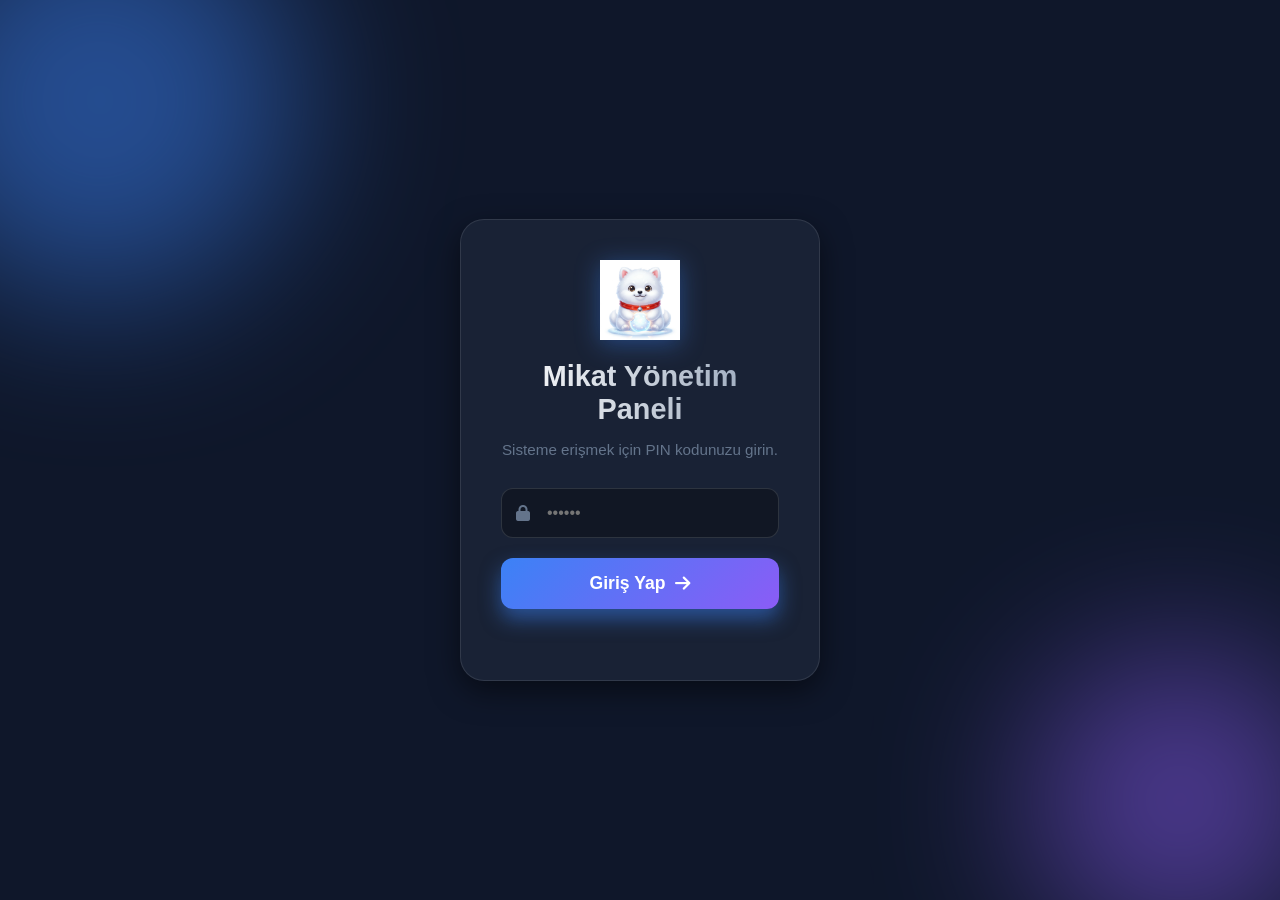
==== commit 488cff24: "Mikat mobil yönetim girişi ve Drive düğmelerini düzelt" ====
--- a/admin.html
+++ b/admin.html
@@ -11,7 +11,7 @@
     <link rel="stylesheet" href="https://cdnjs.cloudflare.com/ajax/libs/font-awesome/6.4.0/css/all.min.css" integrity="sha384-iw3OoTErCYJJB9mCa8LNS2hbsQ7M3C0EpIsO/H5+EGAkPGc6rk+V8i04oW/K5xq0" crossorigin="anonymous">
     <!-- Google Fonts -->
     <link href="https://fonts.googleapis.com/css2?family=Outfit:wght@300;400;500;600;700;800&family=Inter:wght@400;500;600;700&display=swap" rel="stylesheet">
-    <link rel="stylesheet" href="css/admin.css?v=3">
+    <link rel="stylesheet" href="css/admin.css">
 </head>
 <body>
     <!-- GİRİŞ EKRANI -->
@@ -19,7 +19,7 @@
         <div class="glow-orb orb-1"></div>
         <div class="glow-orb orb-2"></div>
         
-        <div class="login-box glass-panel">
+        <form class="login-box glass-panel" id="admin-login-form">
             <div class="login-logo-container" style="background: transparent; border: none; box-shadow: none; width: 80px; height: 80px; margin: 0 auto 20px;">
                 <img src="mikat-logo.png" alt="Mikat Logo" onerror="this.src='assets/mascot.png';" style="width: 100%; height: 100%; object-fit: contain; filter: drop-shadow(0 4px 12px rgba(59, 130, 246, 0.4));">
             </div>
@@ -27,13 +27,13 @@
             <p>Sisteme erişmek için PIN kodunuzu girin.</p>
             <div class="input-wrapper">
                 <i class="fa-solid fa-lock input-icon"></i>
-                <input type="password" id="pin-input" placeholder="••••••" autocomplete="current-password">
-            </div>
-            <button id="btn-login" class="btn-glow">
+                <input type="password" id="pin-input" placeholder="••••••" aria-label="Yönetici PIN kodu" inputmode="numeric" enterkeyhint="go" autocomplete="current-password" required>
+            </div>
+            <button type="submit" id="btn-login" class="btn-glow">
                 <span>Giriş Yap</span> <i class="fa-solid fa-arrow-right"></i>
             </button>
-            <div id="login-error" class="error-msg"></div>
-        </div>
+            <div id="login-error" class="error-msg" role="status" aria-live="polite"></div>
+        </form>
     </div>
 
     <!-- YÖNETİM PANELİ -->
@@ -530,6 +530,6 @@
         </div>
     </div>
 
-    <script src="js/admin.js?v=3"></script>
+    <script src="js/admin.js"></script>
 </body>
 </html>
--- a/css/admin.css
+++ b/css/admin.css
@@ -37,16 +37,21 @@
 /* Login Screen */
 .login-overlay {
     position: fixed;
-    top: 0; left: 0; width: 100%; height: 100%;
+    inset: 0;
+    box-sizing: border-box;
+    padding: 20px;
     background: #0f172a; /* Keep dark */
     display: flex;
     justify-content: center;
     align-items: center;
     z-index: 1000;
-    overflow: hidden;
+    overflow-x: hidden;
+    overflow-y: auto;
+    overscroll-behavior: contain;
 }
 
 .glow-orb {
+    pointer-events: none;
     position: absolute;
     border-radius: 50%;
     filter: blur(80px);
@@ -86,6 +91,10 @@
 }
 
 .login-box {
+    box-sizing: border-box;
+    flex: 0 0 auto;
+    margin: auto;
+    max-width: 100%;
     padding: 40px;
     border-radius: 24px;
     text-align: center;
@@ -171,7 +180,8 @@
     color: var(--danger);
     font-size: 0.85rem;
     margin-top: 15px;
-    height: 16px;
+    min-height: 16px;
+    overflow-wrap: anywhere;
     font-weight: 500;
 }
 
@@ -1032,7 +1042,7 @@
     }
 
     .login-box {
-        width: 90% !important;
+        width: 100% !important;
         max-width: 360px !important;
         padding: 24px 16px !important;
     }
